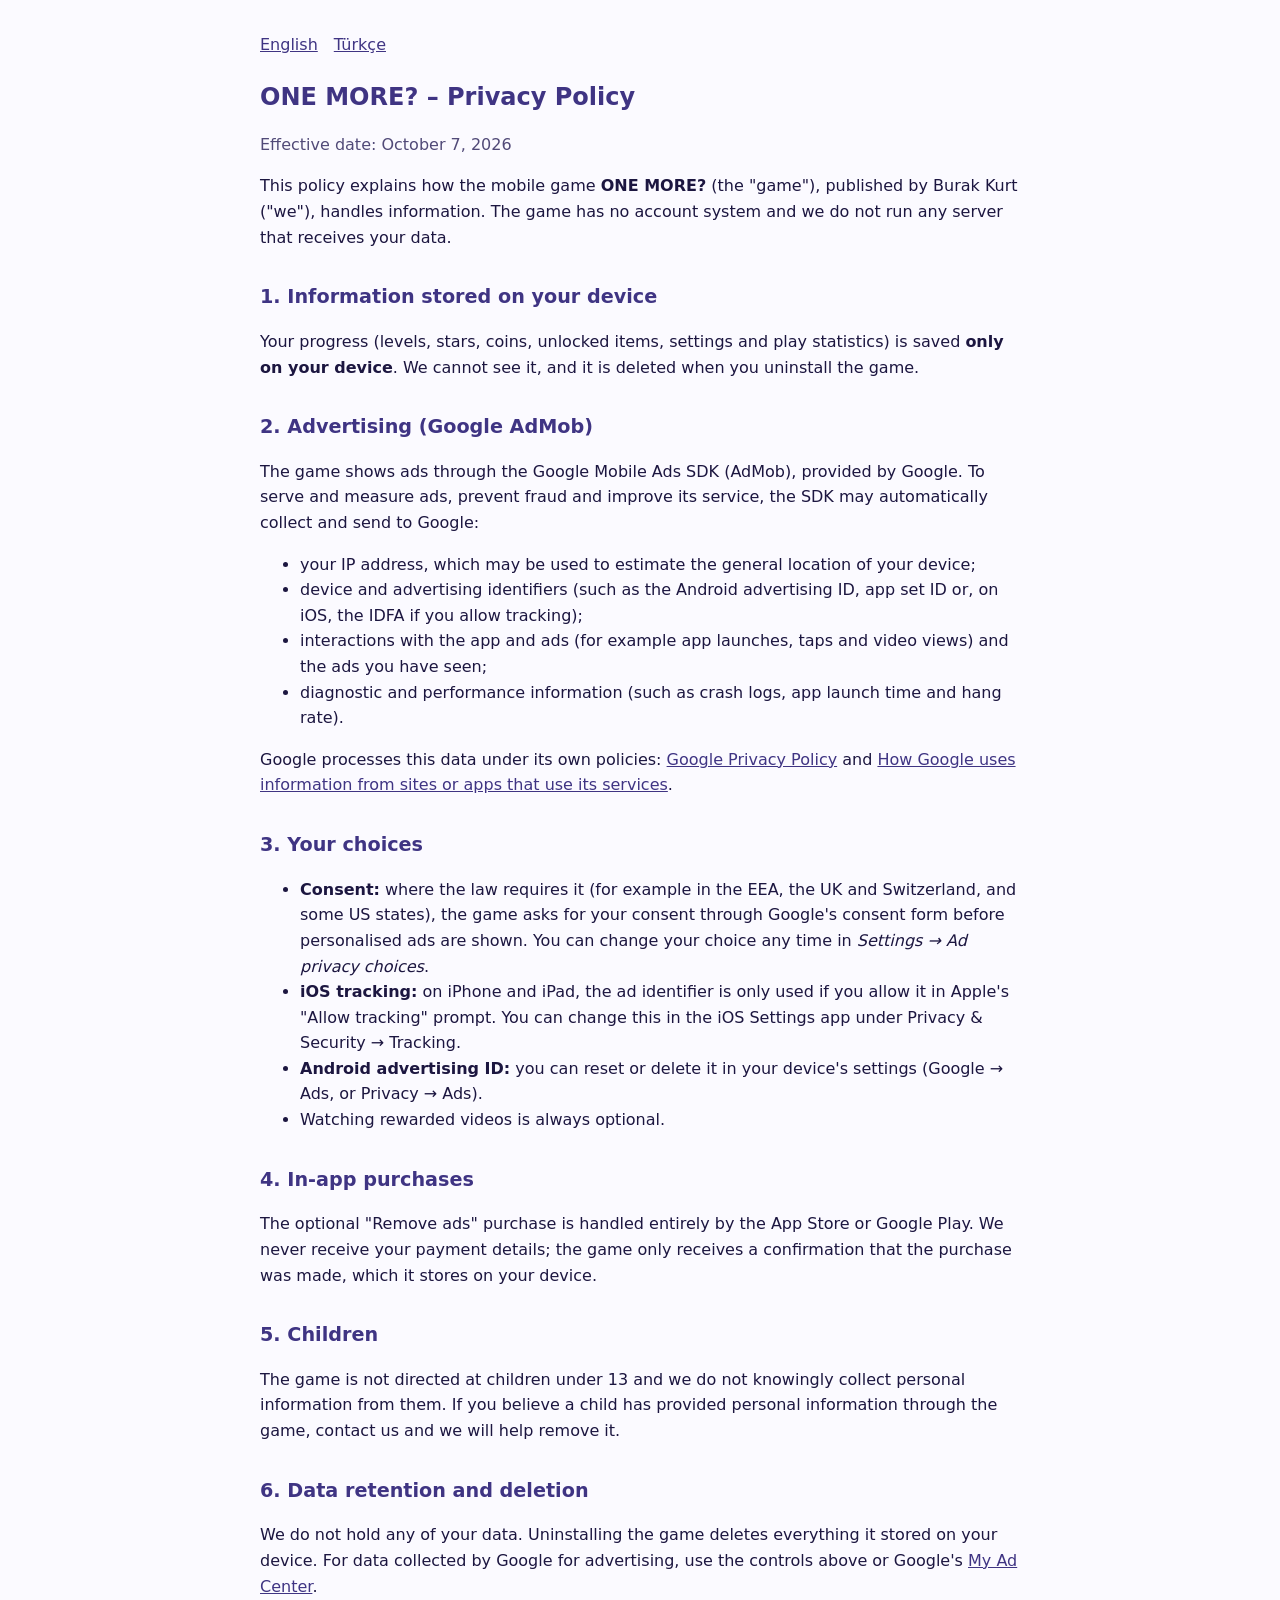
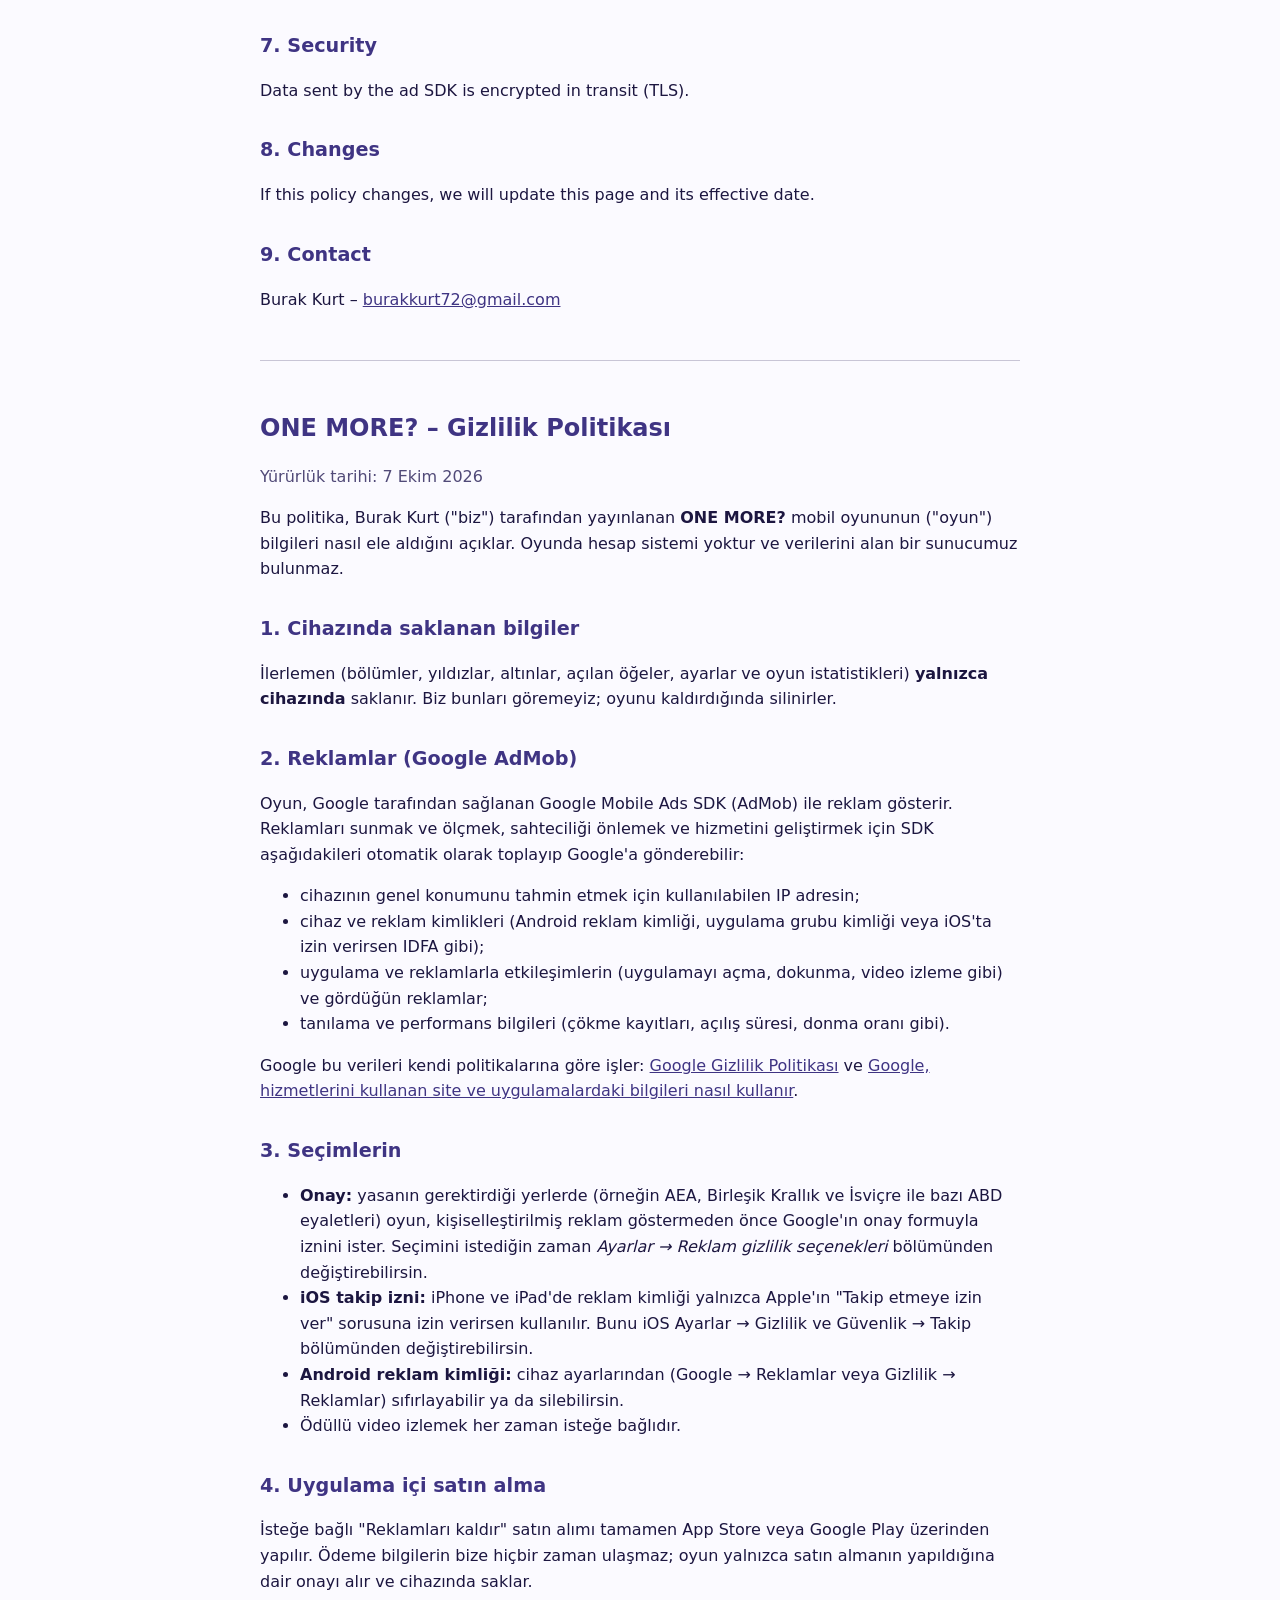
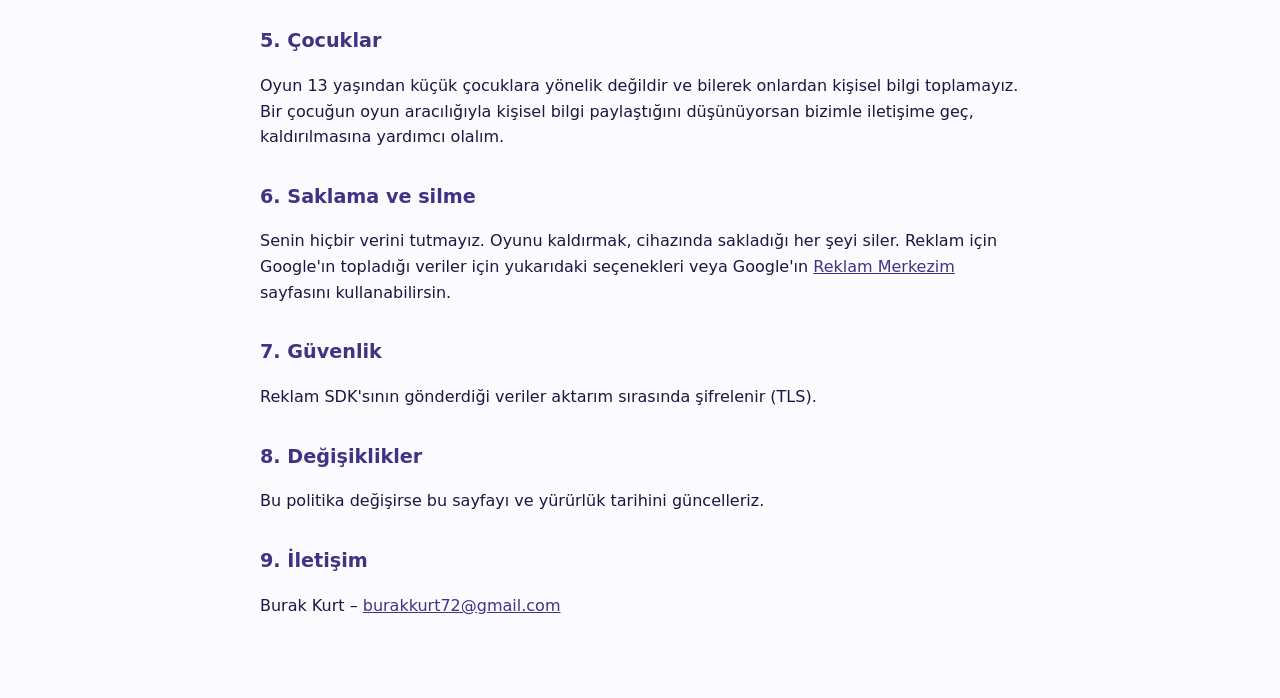
==== privacy-policy.html @ 7fd68444 "Publish ONE MORE support and privacy pages" ====
<!doctype html>
<html lang="en">
<head>
<meta charset="utf-8">
<meta name="viewport" content="width=device-width, initial-scale=1">
<title>ONE MORE? – Privacy Policy</title>
<style>
  :root { --bg: #fbfaff; --text: #1c1640; --dim: #514a78; --accent: #3f3483; }
  @media (prefers-color-scheme: dark) {
    :root { --bg: #1c1640; --text: #f4f2ff; --dim: #c3bde6; --accent: #ffd43b; }
  }
  body { margin: 0; background: var(--bg); color: var(--text);
         font: 16px/1.6 system-ui, -apple-system, "Segoe UI", Roboto, sans-serif; }
  main { max-width: 760px; margin: 0 auto; padding: 32px 16px 64px; }
  h1 { color: var(--accent); margin-bottom: 4px; }
  h2 { color: var(--accent); margin-top: 32px; font-size: 1.2em; }
  .dim { color: var(--dim); }
  nav a { margin-right: 16px; color: var(--accent); }
  hr { border: 0; border-top: 1px solid var(--dim); opacity: .3; margin: 48px 0; }
  a { color: var(--accent); }
</style>
</head>
<body>
<main>
<nav><a href="#en">English</a><a href="#tr">Türkçe</a></nav>

<section id="en" lang="en">
<h1>ONE MORE? – Privacy Policy</h1>
<p class="dim">Effective date: October 7, 2026</p>

<p>This policy explains how the mobile game <strong>ONE MORE?</strong> (the
"game"), published by Burak Kurt ("we"), handles information. The game
has no account system and we do not run any server that receives your data.</p>

<h2>1. Information stored on your device</h2>
<p>Your progress (levels, stars, coins, unlocked items, settings and play
statistics) is saved <strong>only on your device</strong>. We cannot see it,
and it is deleted when you uninstall the game.</p>

<h2>2. Advertising (Google AdMob)</h2>
<p>The game shows ads through the Google Mobile Ads SDK (AdMob), provided by
Google. To serve and measure ads, prevent fraud and improve its service, the
SDK may automatically collect and send to Google:</p>
<ul>
  <li>your IP address, which may be used to estimate the general location of
      your device;</li>
  <li>device and advertising identifiers (such as the Android advertising ID,
      app set ID or, on iOS, the IDFA if you allow tracking);</li>
  <li>interactions with the app and ads (for example app launches, taps and
      video views) and the ads you have seen;</li>
  <li>diagnostic and performance information (such as crash logs, app launch
      time and hang rate).</li>
</ul>
<p>Google processes this data under its own policies:
<a href="https://policies.google.com/privacy">Google Privacy Policy</a> and
<a href="https://policies.google.com/technologies/partner-sites">How Google uses
information from sites or apps that use its services</a>.</p>

<h2>3. Your choices</h2>
<ul>
  <li><strong>Consent:</strong> where the law requires it (for example in the
      EEA, the UK and Switzerland, and some US states), the game asks for your
      consent through Google's consent form before personalised ads are shown.
      You can change your choice any time in <em>Settings → Ad privacy
      choices</em>.</li>
  <li><strong>iOS tracking:</strong> on iPhone and iPad, the ad identifier is
      only used if you allow it in Apple's "Allow tracking" prompt. You can
      change this in the iOS Settings app under Privacy &amp; Security →
      Tracking.</li>
  <li><strong>Android advertising ID:</strong> you can reset or delete it in
      your device's settings (Google → Ads, or Privacy → Ads).</li>
  <li>Watching rewarded videos is always optional.</li>
</ul>

<h2>4. In-app purchases</h2>
<p>The optional "Remove ads" purchase is handled entirely by the App Store or
Google Play. We never receive your payment details; the game only receives a
confirmation that the purchase was made, which it stores on your device.</p>

<h2>5. Children</h2>
<p>The game is not directed at children under 13 and we do not knowingly
collect personal information from them. If you believe a child has provided
personal information through the game, contact us and we will help remove
it.</p>

<h2>6. Data retention and deletion</h2>
<p>We do not hold any of your data. Uninstalling the game deletes everything
it stored on your device. For data collected by Google for advertising, use
the controls above or Google's
<a href="https://myadcenter.google.com/">My Ad Center</a>.</p>

<h2>7. Security</h2>
<p>Data sent by the ad SDK is encrypted in transit (TLS).</p>

<h2>8. Changes</h2>
<p>If this policy changes, we will update this page and its effective date.</p>

<h2>9. Contact</h2>
<p>Burak Kurt – <a href="mailto:burakkurt72@gmail.com">burakkurt72@gmail.com</a></p>
</section>

<hr>

<section id="tr" lang="tr">
<h1>ONE MORE? – Gizlilik Politikası</h1>
<p class="dim">Yürürlük tarihi: 7 Ekim 2026</p>

<p>Bu politika, Burak Kurt ("biz") tarafından yayınlanan
<strong>ONE MORE?</strong> mobil oyununun ("oyun") bilgileri nasıl ele
aldığını açıklar. Oyunda hesap sistemi yoktur ve verilerini alan bir
sunucumuz bulunmaz.</p>

<h2>1. Cihazında saklanan bilgiler</h2>
<p>İlerlemen (bölümler, yıldızlar, altınlar, açılan öğeler, ayarlar ve oyun
istatistikleri) <strong>yalnızca cihazında</strong> saklanır. Biz bunları
göremeyiz; oyunu kaldırdığında silinirler.</p>

<h2>2. Reklamlar (Google AdMob)</h2>
<p>Oyun, Google tarafından sağlanan Google Mobile Ads SDK (AdMob) ile reklam
gösterir. Reklamları sunmak ve ölçmek, sahteciliği önlemek ve hizmetini
geliştirmek için SDK aşağıdakileri otomatik olarak toplayıp Google'a
gönderebilir:</p>
<ul>
  <li>cihazının genel konumunu tahmin etmek için kullanılabilen IP adresin;</li>
  <li>cihaz ve reklam kimlikleri (Android reklam kimliği, uygulama grubu
      kimliği veya iOS'ta izin verirsen IDFA gibi);</li>
  <li>uygulama ve reklamlarla etkileşimlerin (uygulamayı açma, dokunma,
      video izleme gibi) ve gördüğün reklamlar;</li>
  <li>tanılama ve performans bilgileri (çökme kayıtları, açılış süresi,
      donma oranı gibi).</li>
</ul>
<p>Google bu verileri kendi politikalarına göre işler:
<a href="https://policies.google.com/privacy?hl=tr">Google Gizlilik
Politikası</a> ve
<a href="https://policies.google.com/technologies/partner-sites?hl=tr">Google,
hizmetlerini kullanan site ve uygulamalardaki bilgileri nasıl kullanır</a>.</p>

<h2>3. Seçimlerin</h2>
<ul>
  <li><strong>Onay:</strong> yasanın gerektirdiği yerlerde (örneğin AEA,
      Birleşik Krallık ve İsviçre ile bazı ABD eyaletleri) oyun, kişiselleştirilmiş
      reklam göstermeden önce Google'ın onay formuyla iznini ister. Seçimini
      istediğin zaman <em>Ayarlar → Reklam gizlilik seçenekleri</em>
      bölümünden değiştirebilirsin.</li>
  <li><strong>iOS takip izni:</strong> iPhone ve iPad'de reklam kimliği
      yalnızca Apple'ın "Takip etmeye izin ver" sorusuna izin verirsen
      kullanılır. Bunu iOS Ayarlar → Gizlilik ve Güvenlik → Takip bölümünden
      değiştirebilirsin.</li>
  <li><strong>Android reklam kimliği:</strong> cihaz ayarlarından (Google →
      Reklamlar veya Gizlilik → Reklamlar) sıfırlayabilir ya da
      silebilirsin.</li>
  <li>Ödüllü video izlemek her zaman isteğe bağlıdır.</li>
</ul>

<h2>4. Uygulama içi satın alma</h2>
<p>İsteğe bağlı "Reklamları kaldır" satın alımı tamamen App Store veya
Google Play üzerinden yapılır. Ödeme bilgilerin bize hiçbir zaman ulaşmaz;
oyun yalnızca satın almanın yapıldığına dair onayı alır ve cihazında
saklar.</p>

<h2>5. Çocuklar</h2>
<p>Oyun 13 yaşından küçük çocuklara yönelik değildir ve bilerek onlardan
kişisel bilgi toplamayız. Bir çocuğun oyun aracılığıyla kişisel bilgi
paylaştığını düşünüyorsan bizimle iletişime geç, kaldırılmasına yardımcı
olalım.</p>

<h2>6. Saklama ve silme</h2>
<p>Senin hiçbir verini tutmayız. Oyunu kaldırmak, cihazında sakladığı her
şeyi siler. Reklam için Google'ın topladığı veriler için yukarıdaki
seçenekleri veya Google'ın
<a href="https://myadcenter.google.com/?hl=tr">Reklam Merkezim</a> sayfasını
kullanabilirsin.</p>

<h2>7. Güvenlik</h2>
<p>Reklam SDK'sının gönderdiği veriler aktarım sırasında şifrelenir (TLS).</p>

<h2>8. Değişiklikler</h2>
<p>Bu politika değişirse bu sayfayı ve yürürlük tarihini güncelleriz.</p>

<h2>9. İletişim</h2>
<p>Burak Kurt – <a href="mailto:burakkurt72@gmail.com">burakkurt72@gmail.com</a></p>
</section>
</main>
</body>
</html>
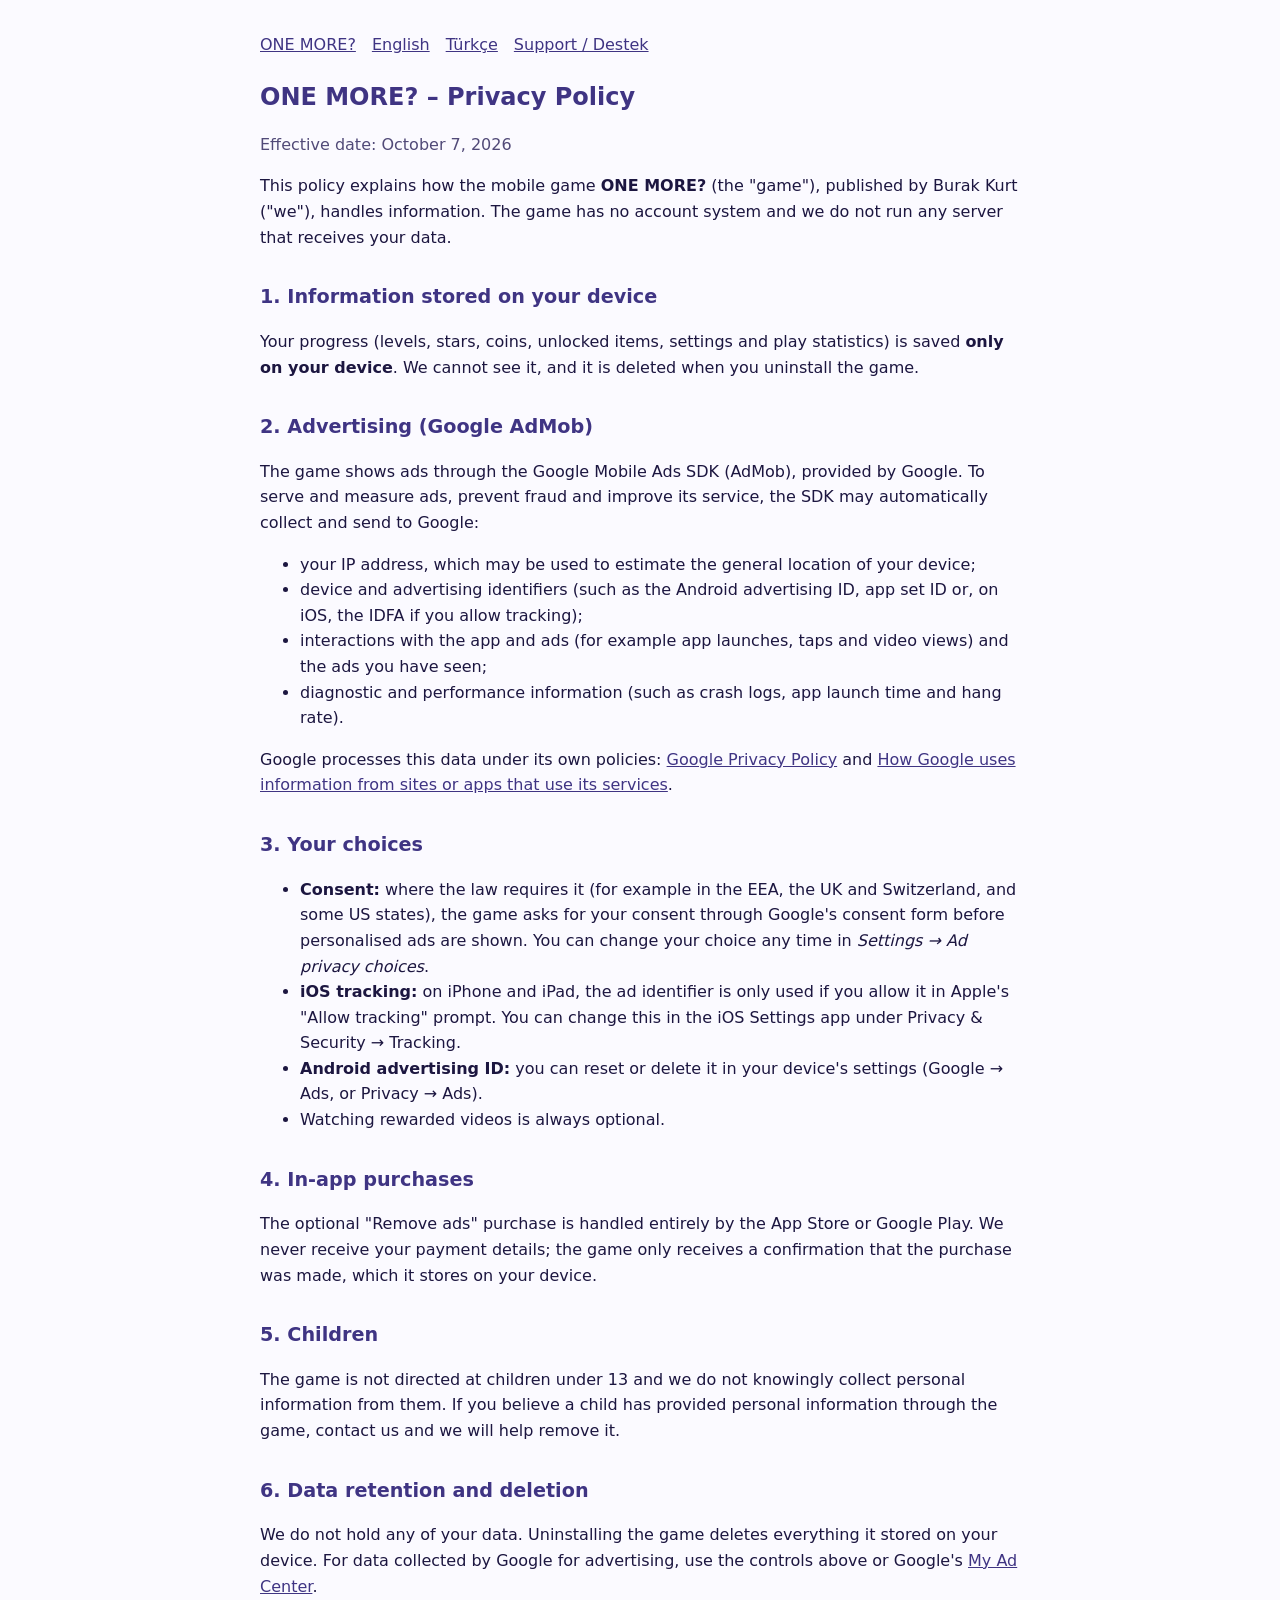
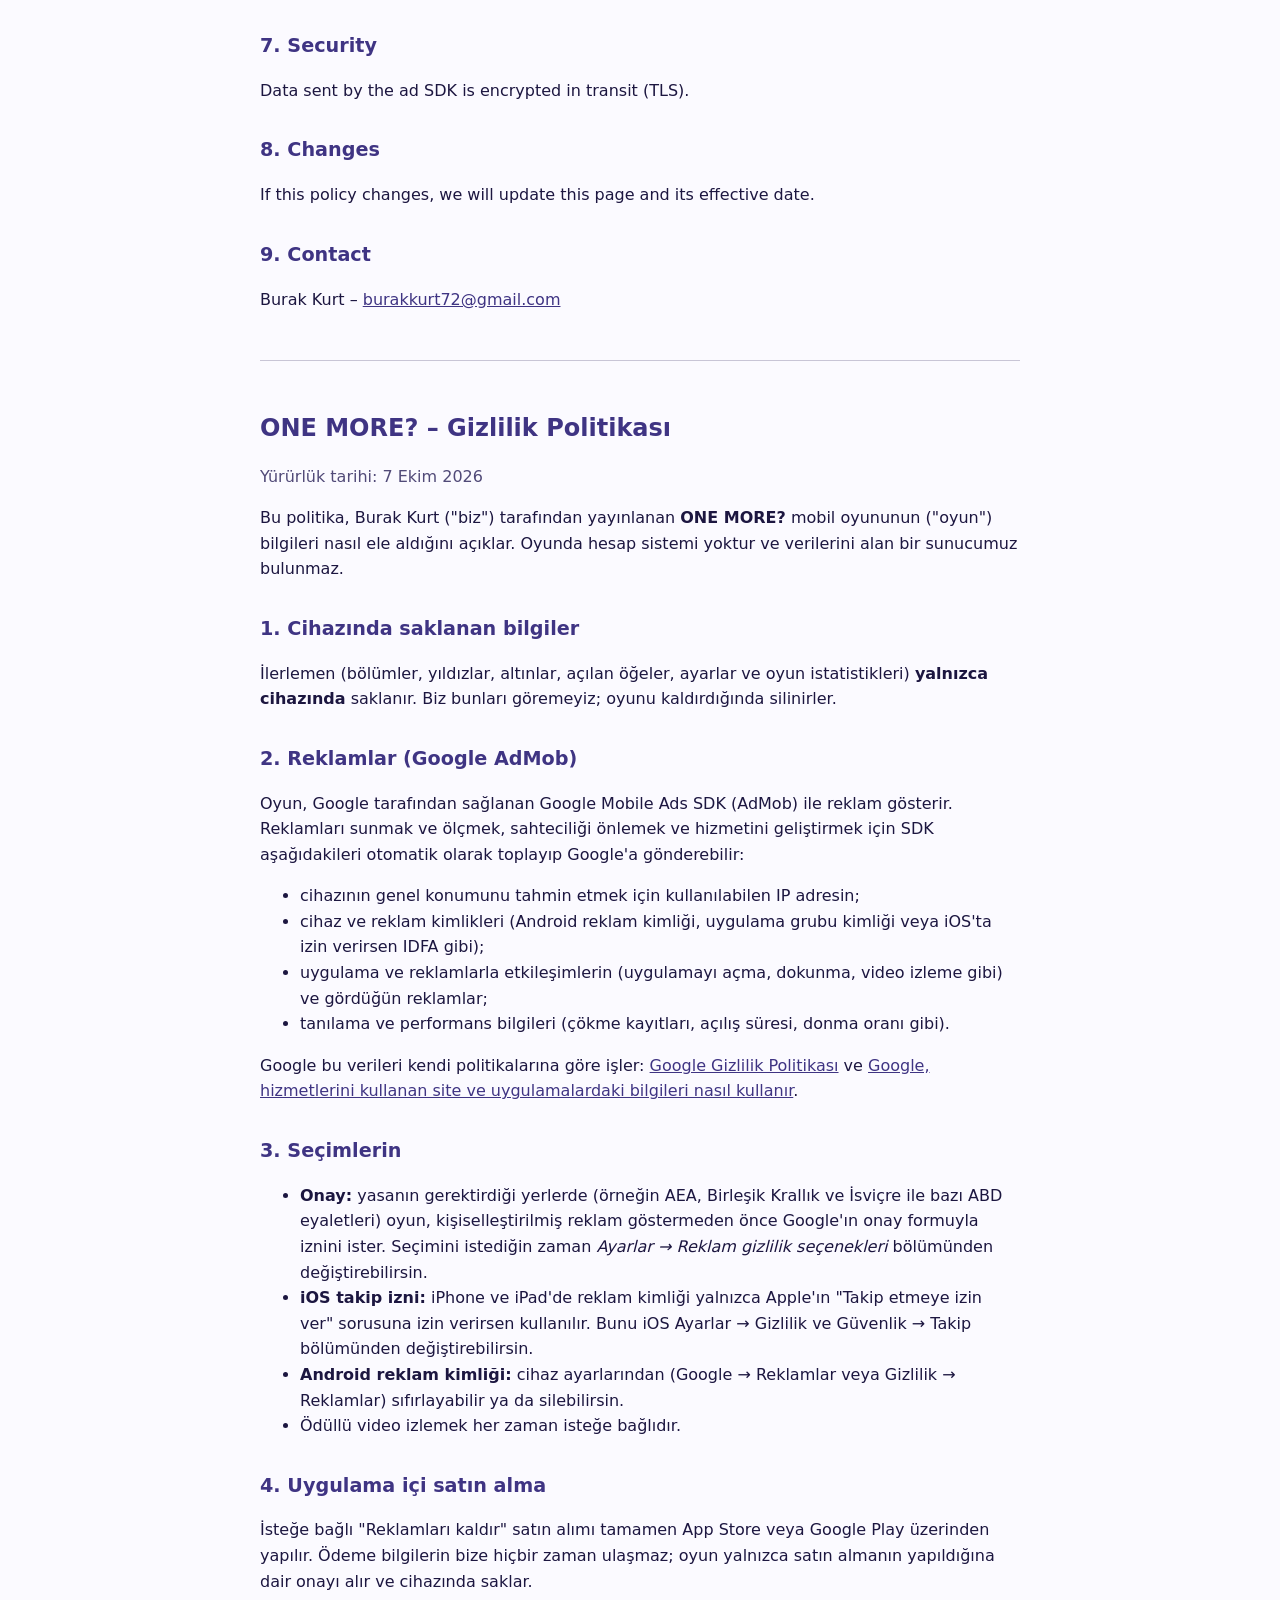
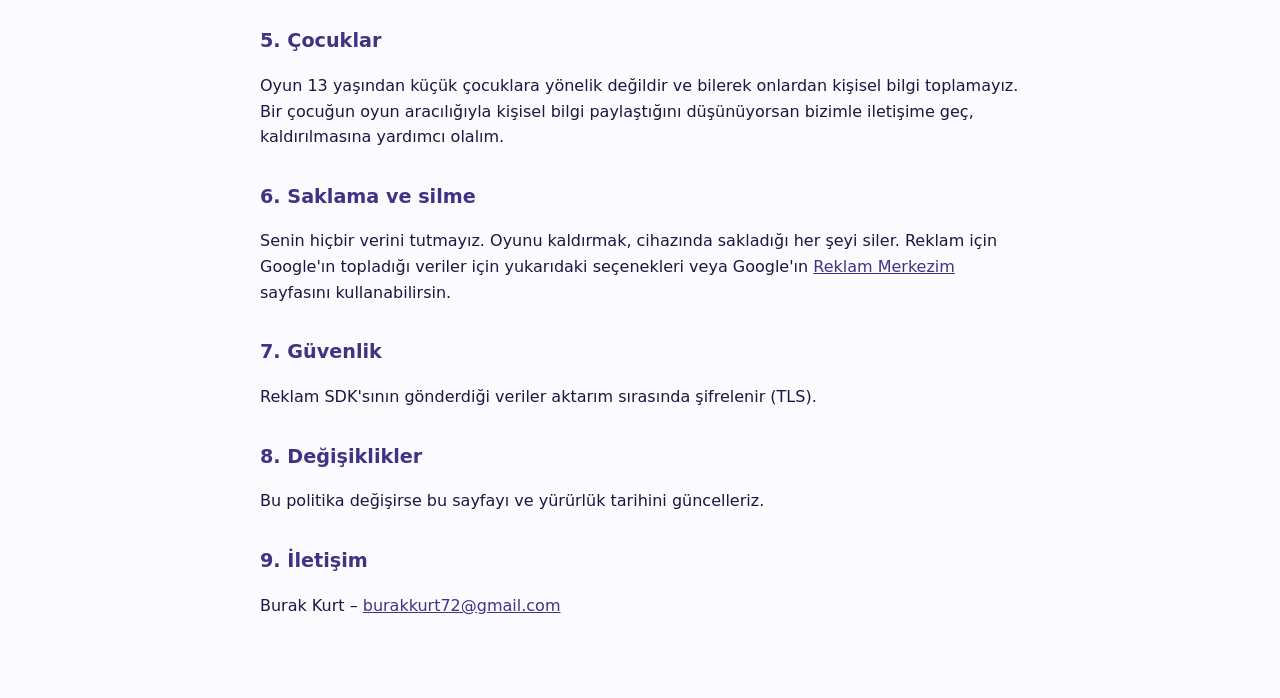
==== commit f123ee8a: "Add ONE MORE support page and navigation" ====
--- a/privacy-policy.html
+++ b/privacy-policy.html
@@ -22,7 +22,7 @@
 </head>
 <body>
 <main>
-<nav><a href="#en">English</a><a href="#tr">Türkçe</a></nav>
+<nav><a href="/">ONE MORE?</a><a href="#en">English</a><a href="#tr">Türkçe</a><a href="/support.html">Support / Destek</a></nav>
 
 <section id="en" lang="en">
 <h1>ONE MORE? – Privacy Policy</h1>
